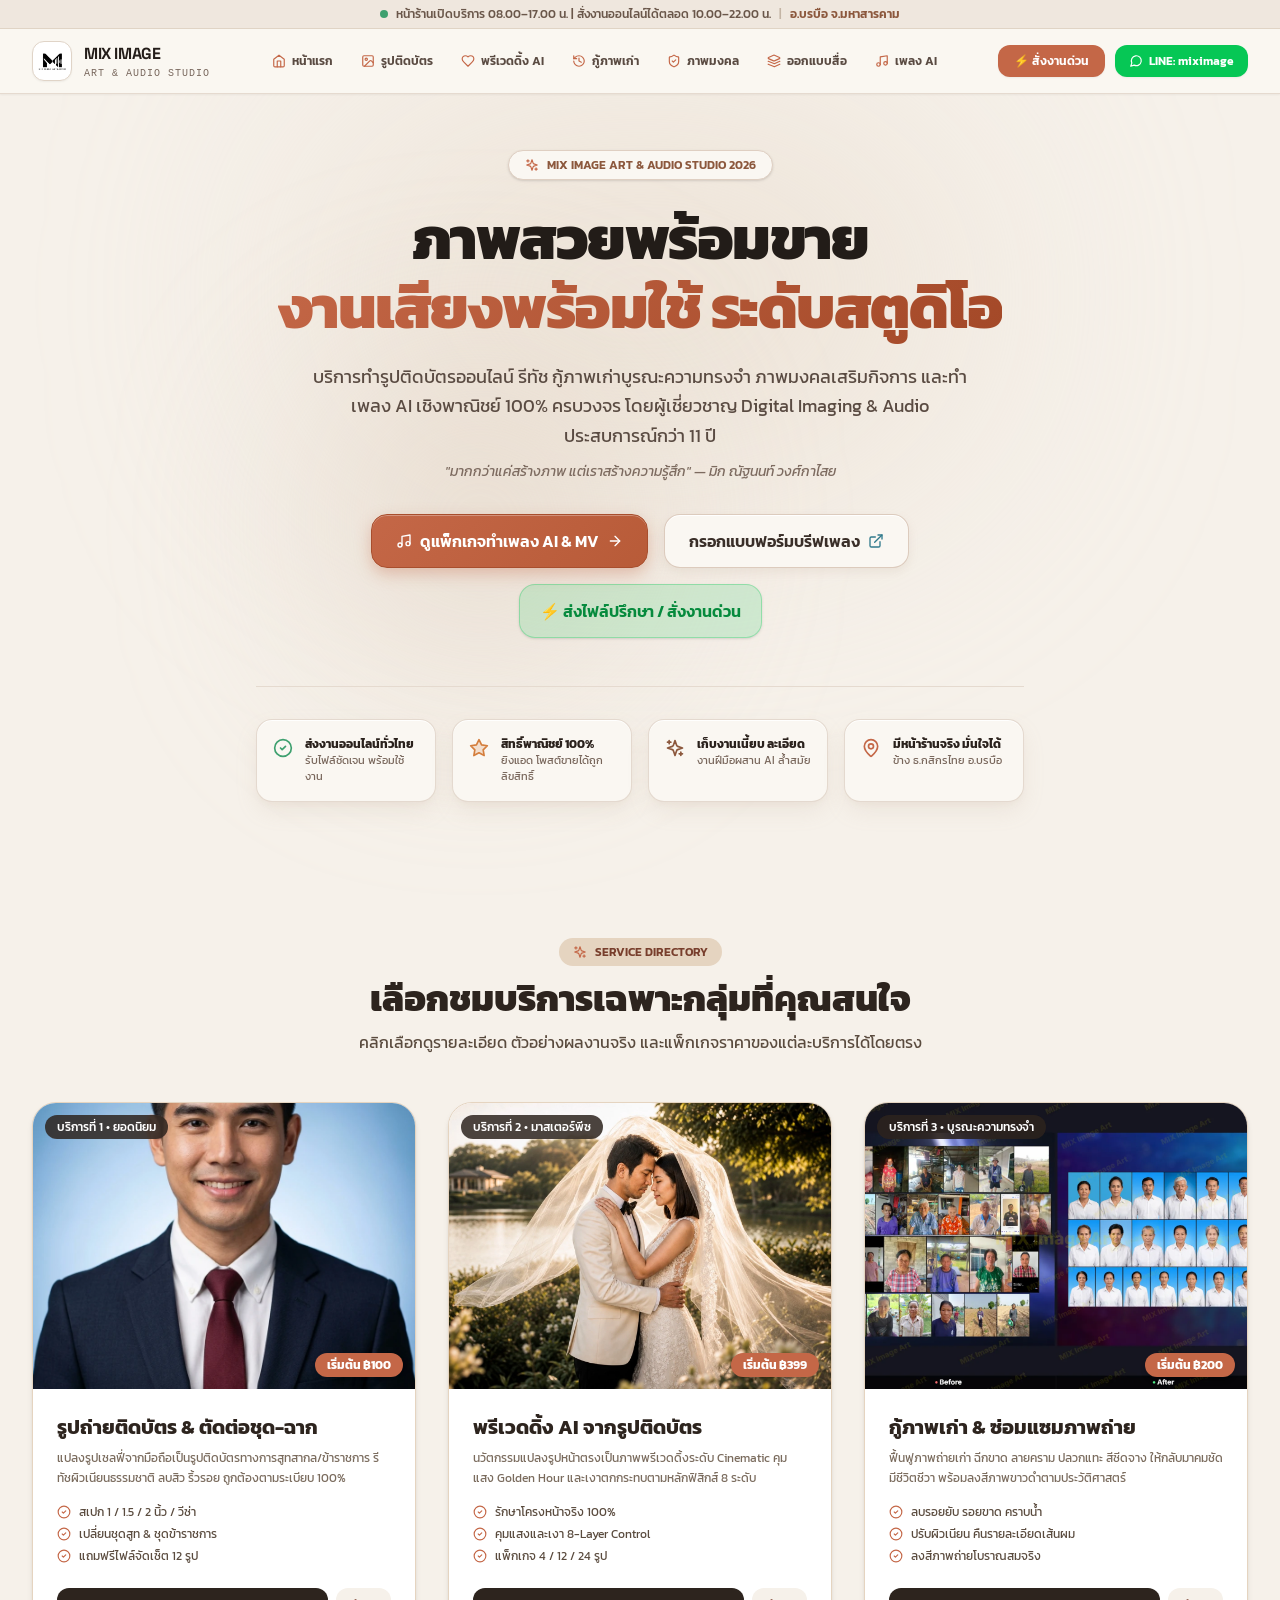
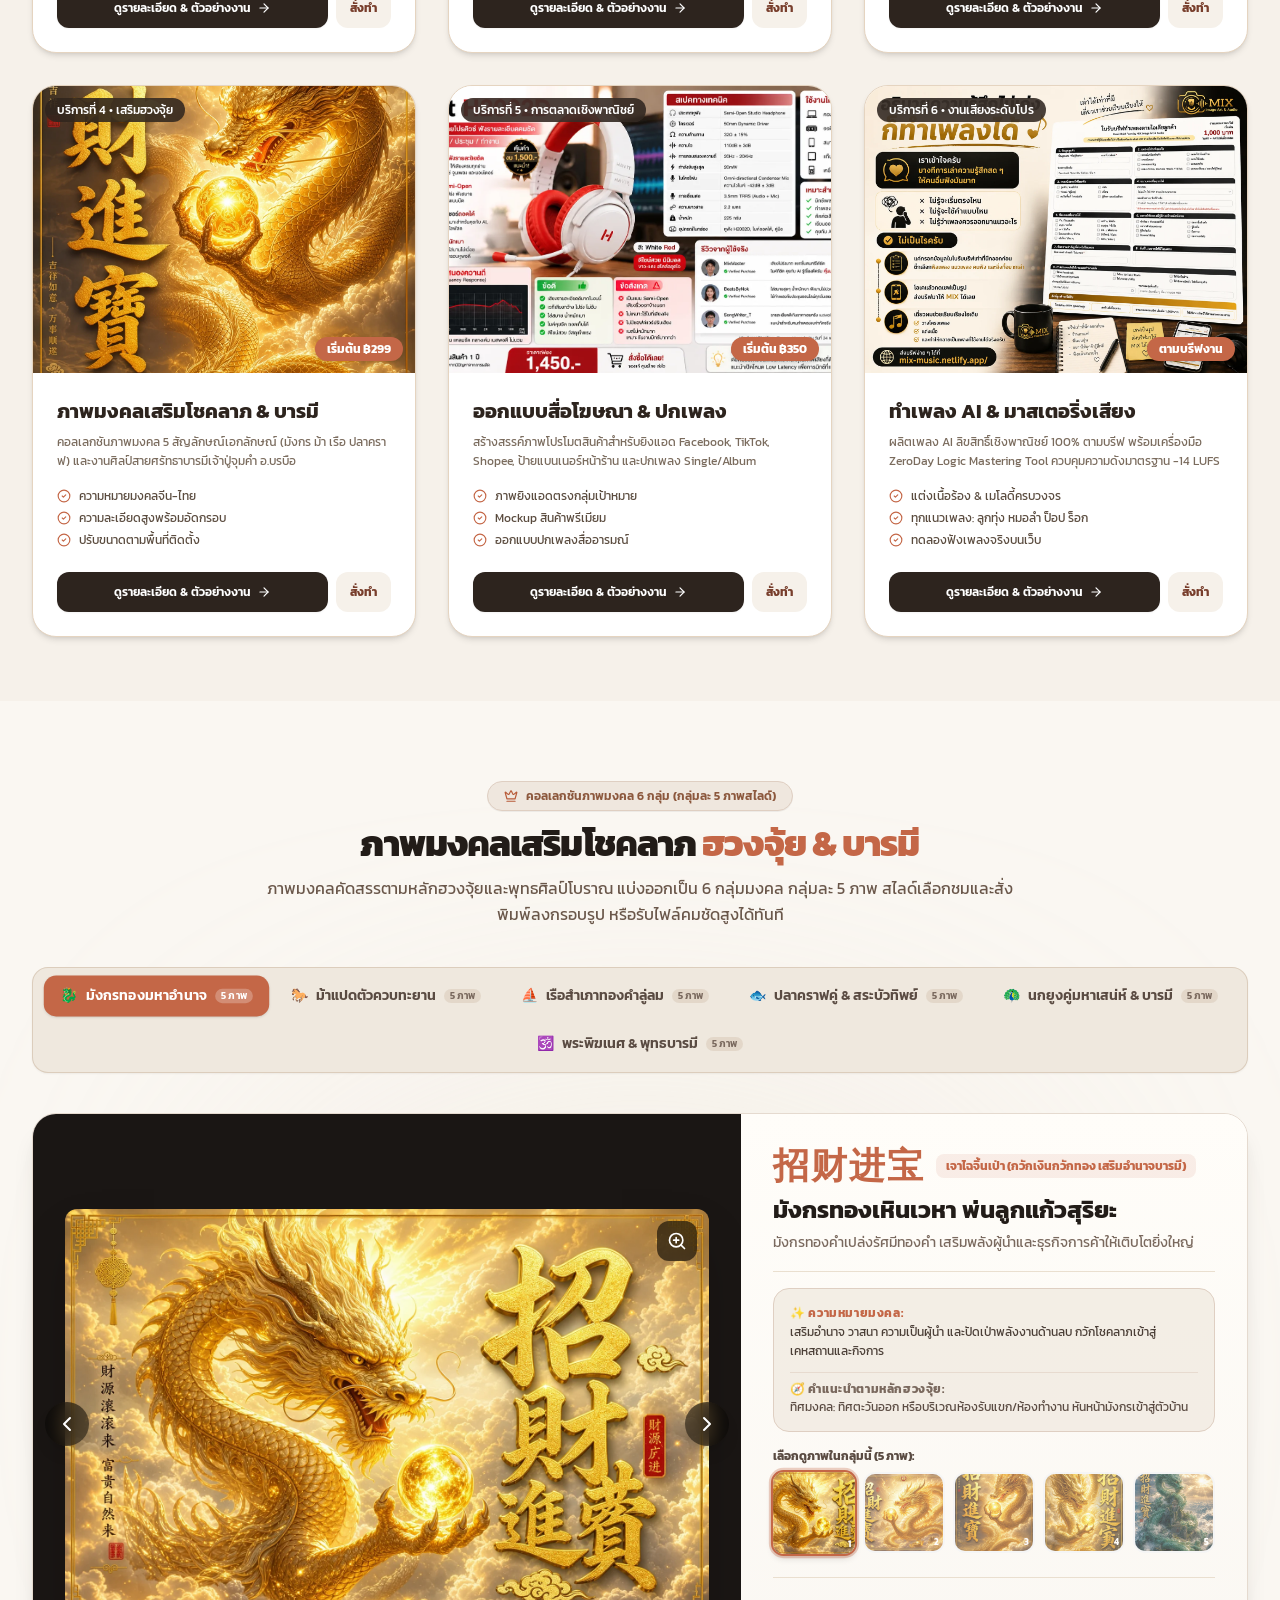
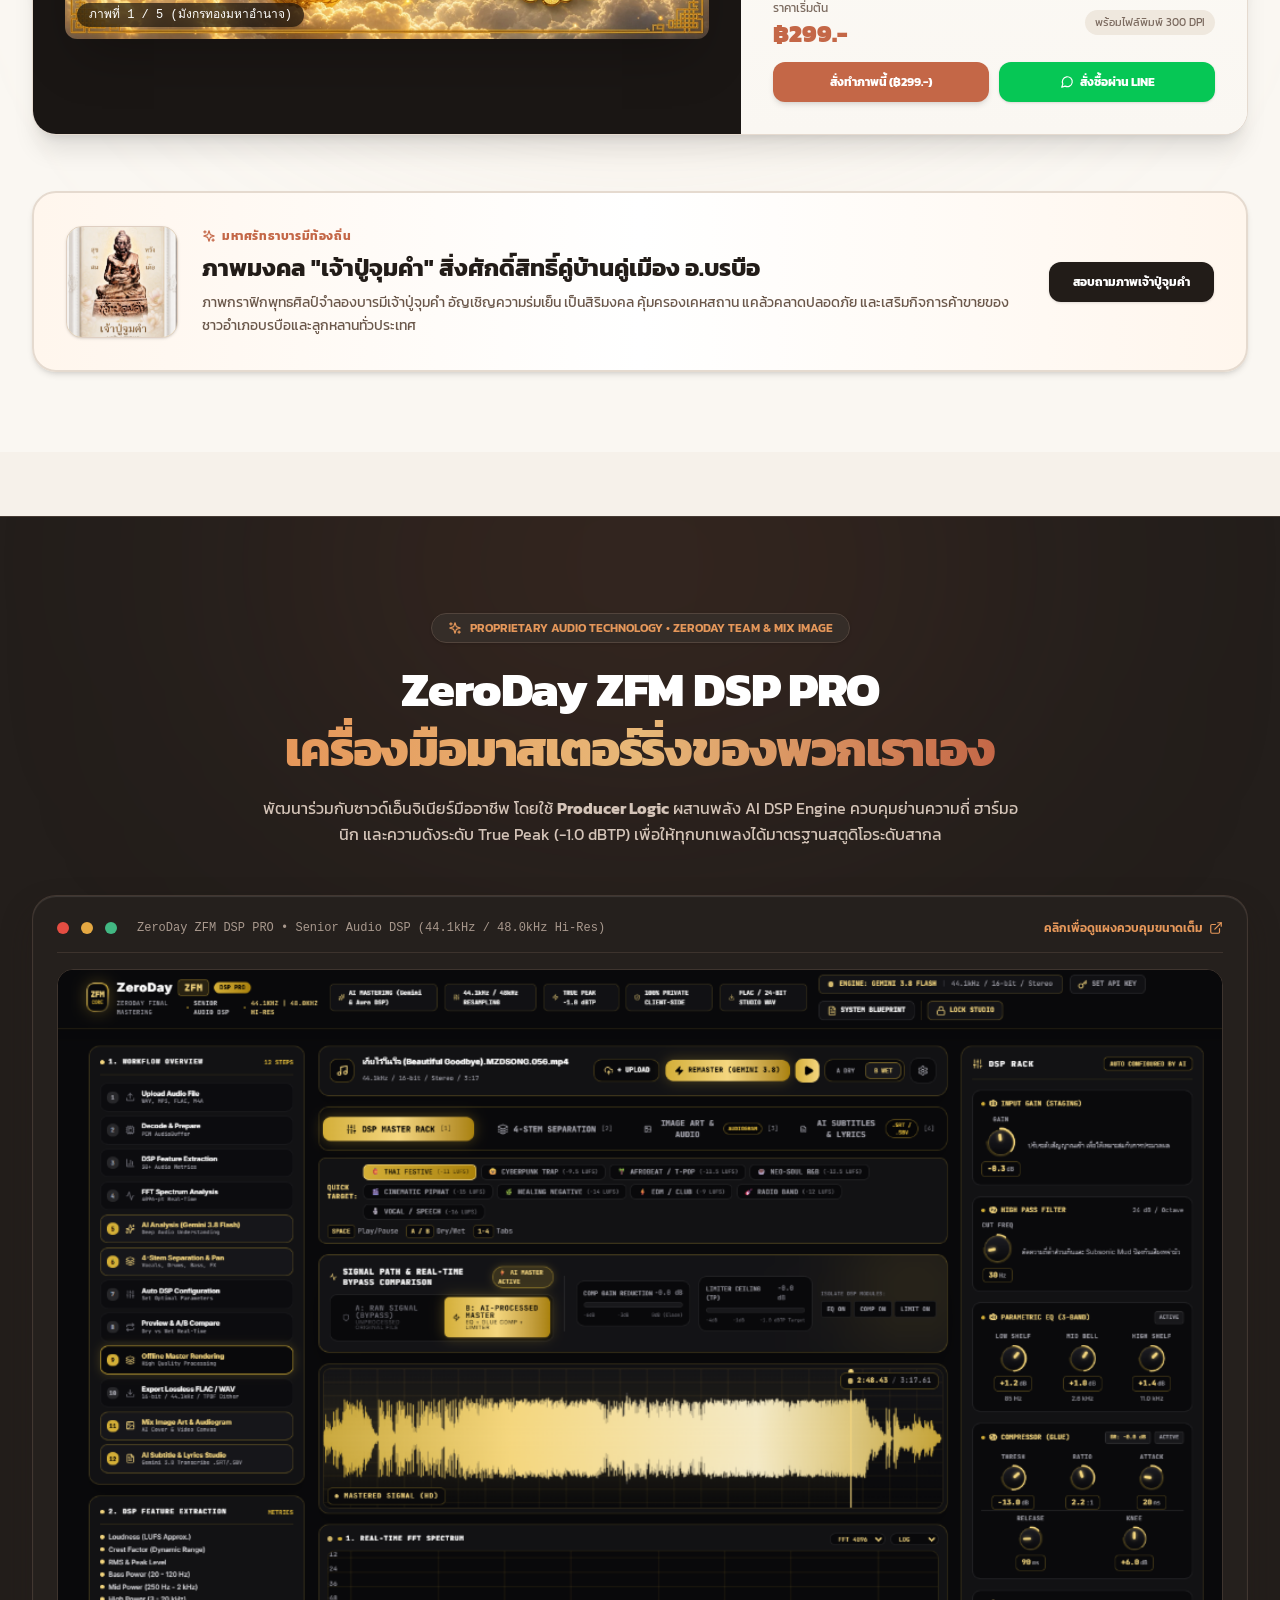
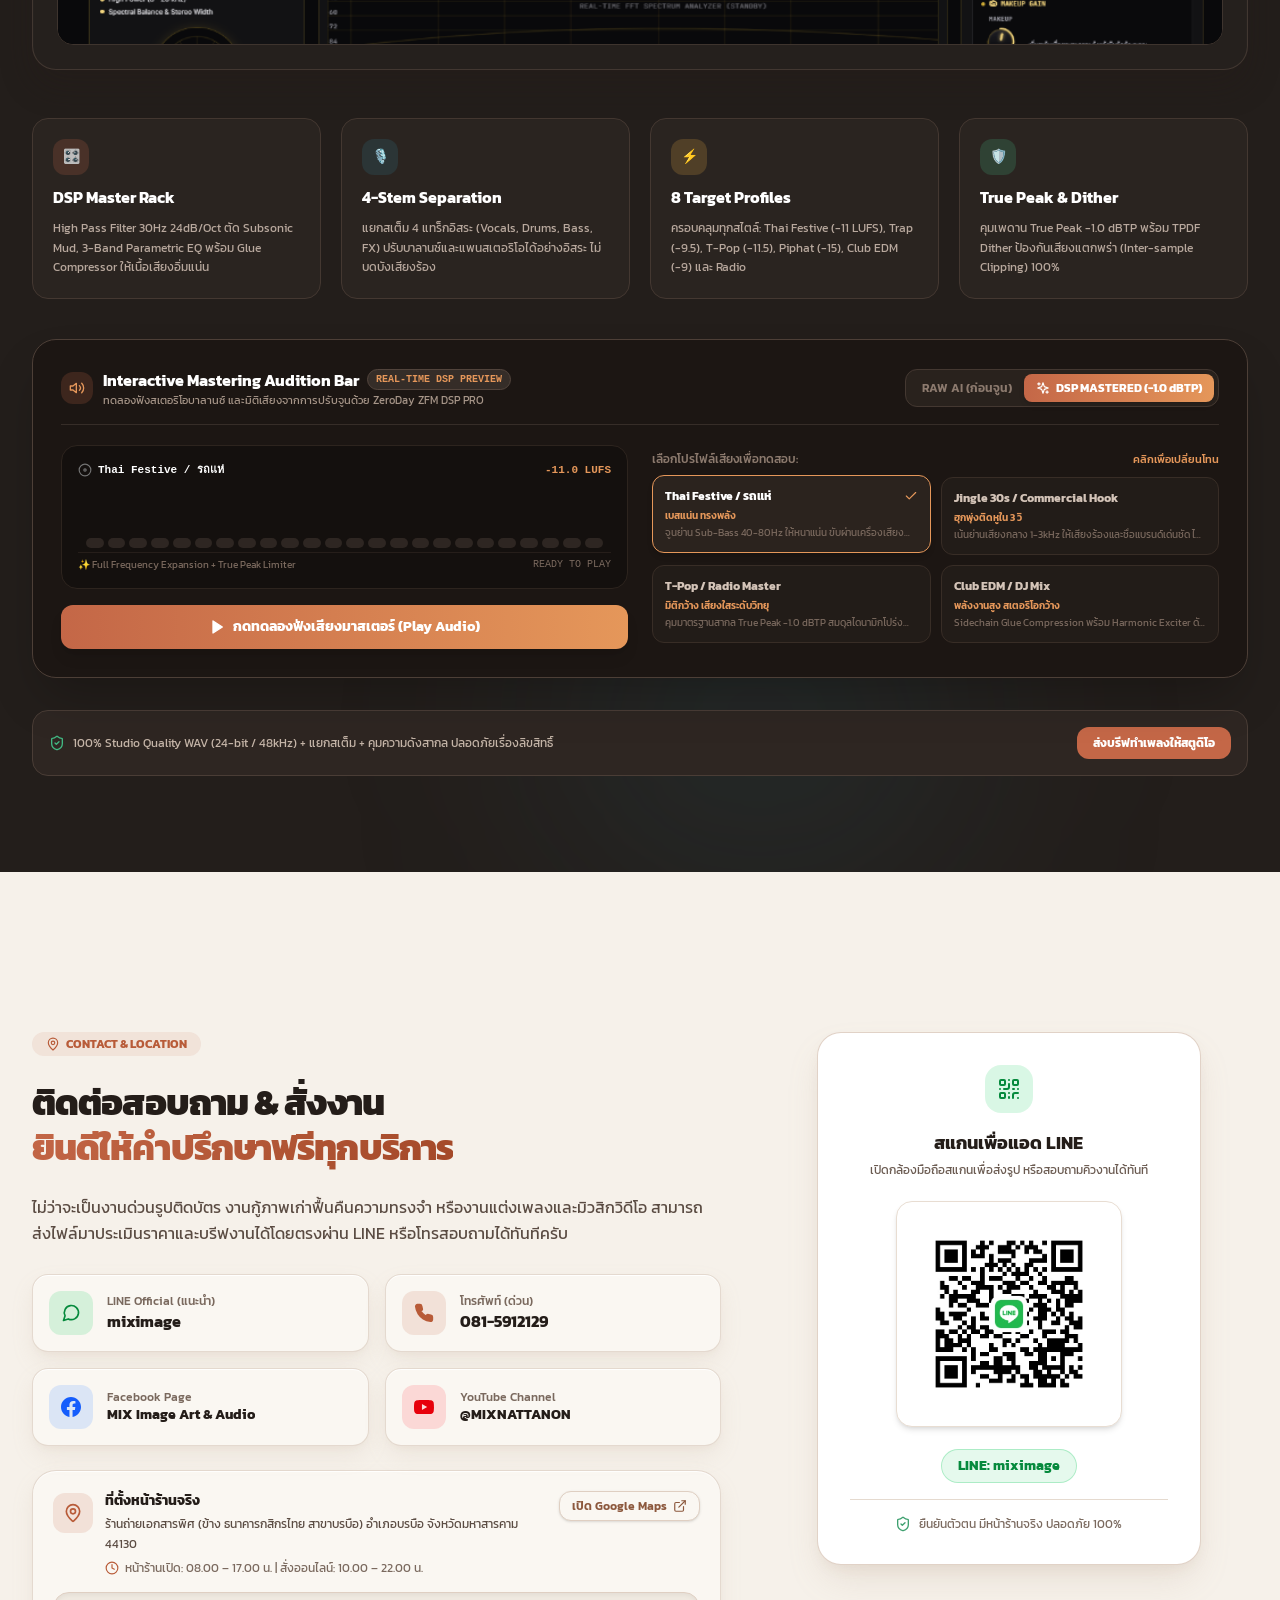
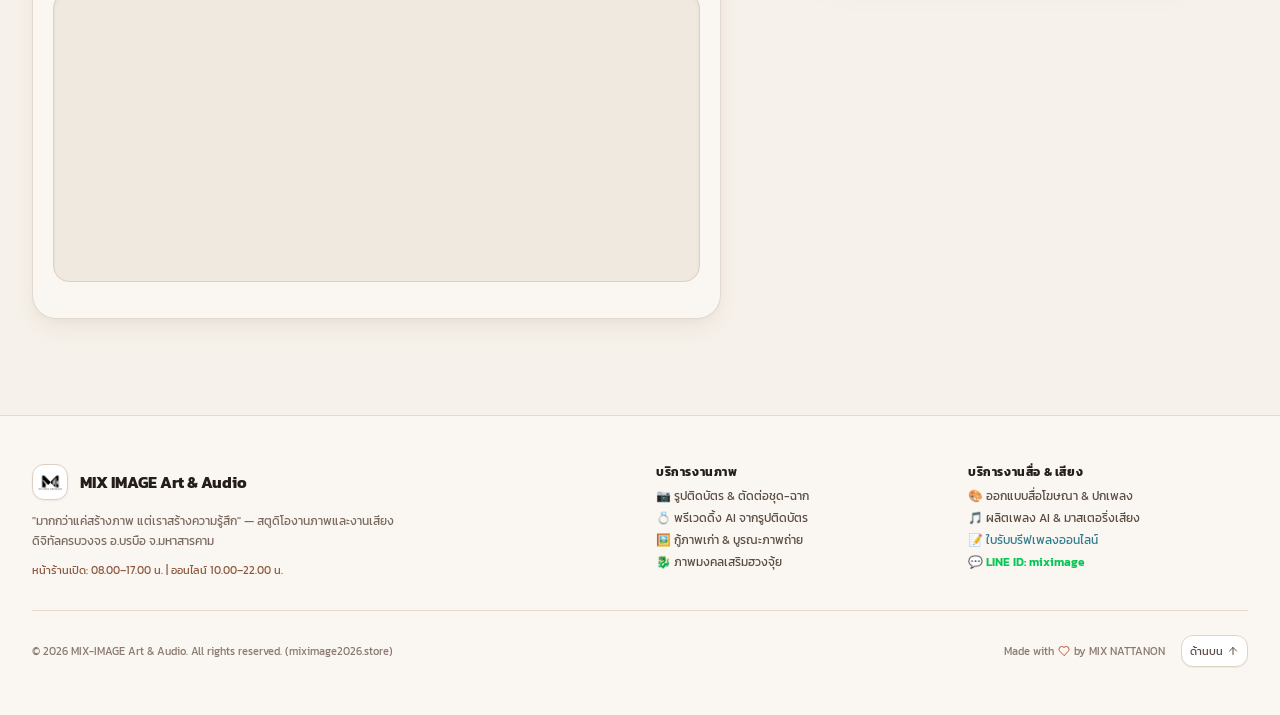
==== index.html @ 574c8a94 "Deploy full MIX IMAGE Art & Audio Studio website (6 services + ZeroDay DSP)" ====
<!doctype html>
<html lang="th" class="scroll-smooth">
  <head>
    <meta charset="UTF-8" />
    <meta name="viewport" content="width=device-width, initial-scale=1.0" />
    <link rel="icon" type="image/png" href="/favicon.png" />
    <link rel="canonical" href="https://miximage2026.store/" />
    
    <!-- Google tag (gtag.js) -->
    <script async src="https://www.googletagmanager.com/gtag/js?id=G-PFB9WFQ5WP"></script>
    <script>
      window.dataLayer = window.dataLayer || [];
      function gtag(){dataLayer.push(arguments);}
      gtag('js', new Date());

      gtag('config', 'G-PFB9WFQ5WP');
    </script>
    
    <title>MIX-IMAGE Art & Audio | รูปติดบัตร รีทัช กู้ภาพเก่า ทำเพลง AI</title>
    <meta
      name="description"
      content="MIX-IMAGE Art & Audio รับทำรูปติดบัตรออนไลน์ รีทัช กู้ภาพเก่า เปลี่ยนฉาก เปลี่ยนชุด ภาพมงคล ปกเพลง และทำเพลง AI เชิงพาณิชย์ 100% โดย มิก ณัฐนนท์ อ.บรบือ จ.มหาสารคาม"
    />
    <meta
      name="keywords"
      content="รูปติดบัตรออนไลน์, รีทัชภาพ, กู้ภาพเก่า, เปลี่ยนฉาก, เปลี่ยนชุด, ภาพมงคล, ปกเพลง, ทำเพลง AI, MIX-IMAGE Art & Audio, มิก ณัฐนนท์"
    />
    <meta name="author" content="ณัฐนนท์ วงศ์กาไสย (MIX NATTANON)" />

    <!-- Open Graph / Facebook -->
    <meta property="og:type" content="website" />
    <meta property="og:url" content="https://miximage2026.store/" />
    <meta property="og:title" content="MIX-IMAGE Art & Audio — ภาพสวยพร้อมขาย งานเสียงพร้อมใช้" />
    <meta
      property="og:description"
      content="รับทำรูปติดบัตรออนไลน์ รีทัช กู้ภาพเก่า ภาพมงคล ปกเพลง และเพลง AI พร้อมส่งไฟล์ออนไลน์ งานคุณภาพระดับมาสเตอร์"
    />
    <meta property="og:image" content="https://miximage2026.store/assets/mix-og-preview.jpg" />
    <meta property="og:image:secure_url" content="https://miximage2026.store/assets/mix-og-preview.jpg" />
    <meta property="og:image:type" content="image/jpeg" />
    <meta property="og:image:width" content="1200" />
    <meta property="og:image:height" content="630" />
    <meta property="og:image:alt" content="MIX-IMAGE Art & Audio สร้างภาพ แต่งรูป ทำเพลง AI" />

    <!-- Twitter -->
    <meta name="twitter:card" content="summary_large_image" />
    <meta name="twitter:title" content="MIX-IMAGE Art & Audio | รูปติดบัตร รีทัช กู้ภาพเก่า ทำเพลง AI" />
    <meta
      name="twitter:description"
      content="งานภาพพร้อมใช้ เริ่ม 100 บาท พร้อมบริการเพลง AI เชิงพาณิชย์ 100% ตามบรีฟ"
    />
    <meta name="twitter:image" content="https://miximage2026.store/assets/mix-og-preview.jpg" />

    <!-- Fonts -->
    <link rel="preconnect" href="https://fonts.googleapis.com" />
    <link rel="preconnect" href="https://fonts.gstatic.com" crossorigin />
    <link
      href="https://fonts.googleapis.com/css2?family=Kanit:ital,wght@0,300;0,400;0,500;0,600;0,700;1,300;1,400&family=Space+Grotesk:wght@400;500;600;700&display=swap"
      rel="stylesheet"
    />

    <!-- Google tag (gtag.js) -->
    <script async src="https://www.googletagmanager.com/gtag/js?id=G-7B8QKTYGMJ"></script>
    <script>
      window.dataLayer = window.dataLayer || [];
      function gtag(){dataLayer.push(arguments);}
      gtag('js', new Date());
      gtag('config', 'G-7B8QKTYGMJ');
    </script>

    <!-- Schema.org Local Business & Studio Structured Data -->
    <script type="application/ld+json">
    {
      "@context": "https://schema.org",
      "@type": "LocalBusiness",
      "name": "MIX IMAGE Art & Audio Studio",
      "alternateName": "ร้านถ่ายเอกสารพิศ บรบือ",
      "image": "https://miximage2026.store/assets/mix-og-preview.jpg",
      "logo": "https://miximage2026.store/assets/logo-m-solid.png",
      "@id": "https://miximage2026.store/#studio",
      "url": "https://miximage2026.store",
      "telephone": "+66815912129",
      "priceRange": "฿100 - ฿4900",
      "address": {
        "@type": "PostalAddress",
        "streetAddress": "ข้าง ธนาคารกสิกรไทย สาขาบรบือ",
        "addressLocality": "อำเภอบรบือ",
        "addressRegion": "มหาสารคาม",
        "postalCode": "44130",
        "addressCountry": "TH"
      },
      "geo": {
        "@type": "GeoCoordinates",
        "latitude": 16.041440440179915,
        "longitude": 103.11919167575981
      },
      "openingHoursSpecification": [
        {
          "@type": "OpeningHoursSpecification",
          "dayOfWeek": ["Monday", "Tuesday", "Wednesday", "Thursday", "Friday", "Saturday", "Sunday"],
          "opens": "08:00",
          "closes": "17:00"
        }
      ],
      "sameAs": [
        "https://www.facebook.com/miximage2026/",
        "https://www.youtube.com/@MIXNATTANON",
        "https://line.me/ti/p/~miximage"
      ]
    }
    </script>
    <script type="module" crossorigin src="/assets/index-gn5u98po.js"></script>
    <link rel="stylesheet" crossorigin href="/assets/index-v4YhVrhO.css">
  </head>
  <body class="bg-neutral-950 text-neutral-100 font-['Kanit',sans-serif] antialiased selection:bg-amber-500 selection:text-black min-h-screen">
    <div id="root"></div>
  </body>
</html>
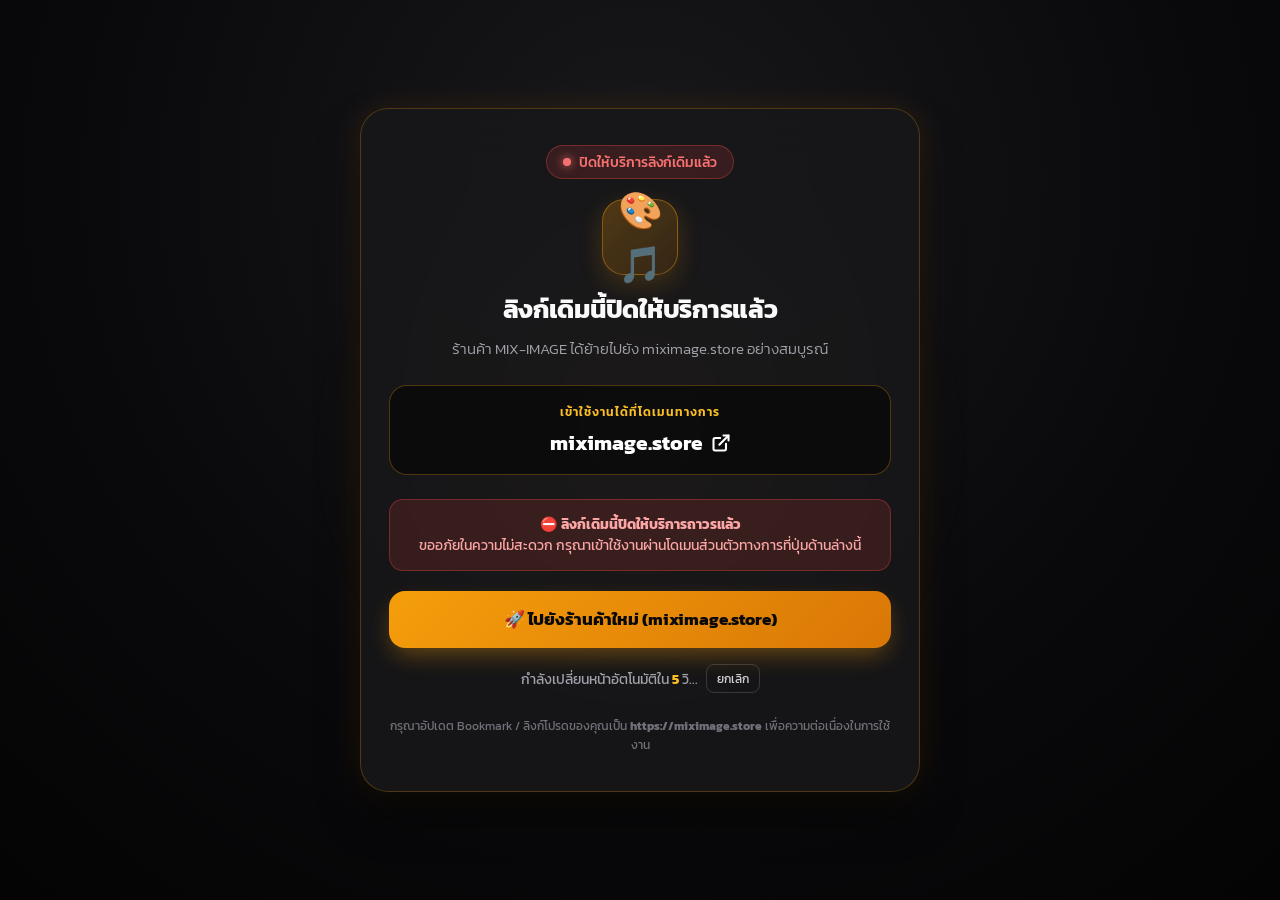
==== commit 24074bcf: "feat: notice domain migration to miximage.store with 7-day countdown" ====
--- a/index.html
+++ b/index.html
@@ -1,118 +1,446 @@
-<!doctype html>
-<html lang="th" class="scroll-smooth">
-  <head>
-    <meta charset="UTF-8" />
-    <meta name="viewport" content="width=device-width, initial-scale=1.0" />
-    <link rel="icon" type="image/png" href="/favicon.png" />
-    <link rel="canonical" href="https://miximage2026.store/" />
-    
-    <!-- Google tag (gtag.js) -->
-    <script async src="https://www.googletagmanager.com/gtag/js?id=G-PFB9WFQ5WP"></script>
-    <script>
-      window.dataLayer = window.dataLayer || [];
-      function gtag(){dataLayer.push(arguments);}
-      gtag('js', new Date());
-
-      gtag('config', 'G-PFB9WFQ5WP');
-    </script>
-    
-    <title>MIX-IMAGE Art & Audio | รูปติดบัตร รีทัช กู้ภาพเก่า ทำเพลง AI</title>
-    <meta
-      name="description"
-      content="MIX-IMAGE Art & Audio รับทำรูปติดบัตรออนไลน์ รีทัช กู้ภาพเก่า เปลี่ยนฉาก เปลี่ยนชุด ภาพมงคล ปกเพลง และทำเพลง AI เชิงพาณิชย์ 100% โดย มิก ณัฐนนท์ อ.บรบือ จ.มหาสารคาม"
-    />
-    <meta
-      name="keywords"
-      content="รูปติดบัตรออนไลน์, รีทัชภาพ, กู้ภาพเก่า, เปลี่ยนฉาก, เปลี่ยนชุด, ภาพมงคล, ปกเพลง, ทำเพลง AI, MIX-IMAGE Art & Audio, มิก ณัฐนนท์"
-    />
-    <meta name="author" content="ณัฐนนท์ วงศ์กาไสย (MIX NATTANON)" />
-
-    <!-- Open Graph / Facebook -->
-    <meta property="og:type" content="website" />
-    <meta property="og:url" content="https://miximage2026.store/" />
-    <meta property="og:title" content="MIX-IMAGE Art & Audio — ภาพสวยพร้อมขาย งานเสียงพร้อมใช้" />
-    <meta
-      property="og:description"
-      content="รับทำรูปติดบัตรออนไลน์ รีทัช กู้ภาพเก่า ภาพมงคล ปกเพลง และเพลง AI พร้อมส่งไฟล์ออนไลน์ งานคุณภาพระดับมาสเตอร์"
-    />
-    <meta property="og:image" content="https://miximage2026.store/assets/mix-og-preview.jpg" />
-    <meta property="og:image:secure_url" content="https://miximage2026.store/assets/mix-og-preview.jpg" />
-    <meta property="og:image:type" content="image/jpeg" />
-    <meta property="og:image:width" content="1200" />
-    <meta property="og:image:height" content="630" />
-    <meta property="og:image:alt" content="MIX-IMAGE Art & Audio สร้างภาพ แต่งรูป ทำเพลง AI" />
-
-    <!-- Twitter -->
-    <meta name="twitter:card" content="summary_large_image" />
-    <meta name="twitter:title" content="MIX-IMAGE Art & Audio | รูปติดบัตร รีทัช กู้ภาพเก่า ทำเพลง AI" />
-    <meta
-      name="twitter:description"
-      content="งานภาพพร้อมใช้ เริ่ม 100 บาท พร้อมบริการเพลง AI เชิงพาณิชย์ 100% ตามบรีฟ"
-    />
-    <meta name="twitter:image" content="https://miximage2026.store/assets/mix-og-preview.jpg" />
-
-    <!-- Fonts -->
-    <link rel="preconnect" href="https://fonts.googleapis.com" />
-    <link rel="preconnect" href="https://fonts.gstatic.com" crossorigin />
-    <link
-      href="https://fonts.googleapis.com/css2?family=Kanit:ital,wght@0,300;0,400;0,500;0,600;0,700;1,300;1,400&family=Space+Grotesk:wght@400;500;600;700&display=swap"
-      rel="stylesheet"
-    />
-
-    <!-- Google tag (gtag.js) -->
-    <script async src="https://www.googletagmanager.com/gtag/js?id=G-7B8QKTYGMJ"></script>
-    <script>
-      window.dataLayer = window.dataLayer || [];
-      function gtag(){dataLayer.push(arguments);}
-      gtag('js', new Date());
-      gtag('config', 'G-7B8QKTYGMJ');
-    </script>
-
-    <!-- Schema.org Local Business & Studio Structured Data -->
-    <script type="application/ld+json">
-    {
-      "@context": "https://schema.org",
-      "@type": "LocalBusiness",
-      "name": "MIX IMAGE Art & Audio Studio",
-      "alternateName": "ร้านถ่ายเอกสารพิศ บรบือ",
-      "image": "https://miximage2026.store/assets/mix-og-preview.jpg",
-      "logo": "https://miximage2026.store/assets/logo-m-solid.png",
-      "@id": "https://miximage2026.store/#studio",
-      "url": "https://miximage2026.store",
-      "telephone": "+66815912129",
-      "priceRange": "฿100 - ฿4900",
-      "address": {
-        "@type": "PostalAddress",
-        "streetAddress": "ข้าง ธนาคารกสิกรไทย สาขาบรบือ",
-        "addressLocality": "อำเภอบรบือ",
-        "addressRegion": "มหาสารคาม",
-        "postalCode": "44130",
-        "addressCountry": "TH"
-      },
-      "geo": {
-        "@type": "GeoCoordinates",
-        "latitude": 16.041440440179915,
-        "longitude": 103.11919167575981
-      },
-      "openingHoursSpecification": [
-        {
-          "@type": "OpeningHoursSpecification",
-          "dayOfWeek": ["Monday", "Tuesday", "Wednesday", "Thursday", "Friday", "Saturday", "Sunday"],
-          "opens": "08:00",
-          "closes": "17:00"
+<!DOCTYPE html>
+<html lang="th">
+<head>
+  <meta charset="UTF-8">
+  <meta name="viewport" content="width=device-width, initial-scale=1.0, maximum-scale=5.0">
+  <title>แจ้งย้ายเว็บไซต์ — MIX-IMAGE Art & Audio ย้ายไปโดเมนส่วนตัว miximage.store</title>
+  <meta name="description" content="ร้านค้า MIX-IMAGE Art & Audio ได้ย้ายการให้บริการไปยังโดเมนทางการ miximage.store เรียบร้อยแล้ว ลิงก์เดิมจะปิดให้บริการถาวรใน 7 วัน">
+  <link rel="icon" type="image/png" href="/favicon.png">
+  <link rel="preconnect" href="https://fonts.googleapis.com">
+  <link rel="preconnect" href="https://fonts.gstatic.com" crossorigin>
+  <link href="https://fonts.googleapis.com/css2?family=Kanit:wght@300;400;500;600;700&family=Prompt:wght@300;400;500;600;700&display=swap" rel="stylesheet">
+  <style>
+    * {
+      box-sizing: border-box;
+      margin: 0;
+      padding: 0;
+      font-family: 'Kanit', 'Prompt', -apple-system, BlinkMacSystemFont, sans-serif;
+    }
+    body {
+      min-height: 100vh;
+      background: radial-gradient(circle at 50% 20%, #18181b 0%, #09090b 60%, #040405 100%);
+      color: #f4f4f5;
+      display: flex;
+      align-items: center;
+      justify-content: center;
+      padding: 20px;
+      overflow-x: hidden;
+      position: relative;
+    }
+    /* Animated golden atmospheric glow */
+    .bg-glow {
+      position: absolute;
+      width: 500px;
+      height: 500px;
+      background: radial-gradient(circle, rgba(245, 158, 11, 0.16) 0%, rgba(217, 119, 6, 0.08) 50%, transparent 70%);
+      top: 50%;
+      left: 50%;
+      transform: translate(-50%, -50%);
+      filter: blur(60px);
+      z-index: 0;
+      pointer-events: none;
+      animation: pulse 8s ease-in-out infinite alternate;
+    }
+    @keyframes pulse {
+      0% { transform: translate(-50%, -50%) scale(0.9); opacity: 0.6; }
+      100% { transform: translate(-50%, -50%) scale(1.15); opacity: 1; }
+    }
+
+    .container {
+      position: relative;
+      z-index: 1;
+      width: 100%;
+      max-width: 560px;
+      background: rgba(24, 24, 27, 0.85);
+      backdrop-filter: blur(24px);
+      -webkit-backdrop-filter: blur(24px);
+      border: 1px solid rgba(245, 158, 11, 0.25);
+      border-radius: 28px;
+      padding: 36px 28px;
+      text-align: center;
+      box-shadow: 0 25px 50px -12px rgba(0, 0, 0, 0.7), 0 0 35px rgba(245, 158, 11, 0.12);
+      animation: fadeIn 0.6s cubic-bezier(0.16, 1, 0.3, 1);
+    }
+    @keyframes fadeIn {
+      from { opacity: 0; transform: translateY(20px) scale(0.97); }
+      to { opacity: 1; transform: translateY(0) scale(1); }
+    }
+
+    .badge {
+      display: inline-flex;
+      align-items: center;
+      gap: 8px;
+      padding: 6px 16px;
+      border-radius: 9999px;
+      background: rgba(245, 158, 11, 0.15);
+      border: 1px solid rgba(245, 158, 11, 0.35);
+      color: #fbbf24;
+      font-size: 0.85rem;
+      font-weight: 500;
+      margin-bottom: 20px;
+    }
+    .badge.expired {
+      background: rgba(239, 68, 68, 0.15);
+      border-color: rgba(239, 68, 68, 0.35);
+      color: #f87171;
+    }
+    .badge .dot {
+      width: 8px;
+      height: 8px;
+      border-radius: 50%;
+      background: #fbbf24;
+      box-shadow: 0 0 10px #fbbf24;
+      animation: blink 1.5s infinite;
+    }
+    .badge.expired .dot {
+      background: #f87171;
+      box-shadow: 0 0 10px #f87171;
+      animation: none;
+    }
+    @keyframes blink {
+      0%, 100% { opacity: 1; }
+      50% { opacity: 0.3; }
+    }
+
+    .icon-wrapper {
+      width: 76px;
+      height: 76px;
+      margin: 0 auto 16px;
+      background: linear-gradient(135deg, rgba(245, 158, 11, 0.25), rgba(217, 119, 6, 0.15));
+      border: 1px solid rgba(245, 158, 11, 0.4);
+      border-radius: 22px;
+      display: flex;
+      align-items: center;
+      justify-content: center;
+      font-size: 36px;
+      box-shadow: 0 8px 24px rgba(245, 158, 11, 0.2);
+    }
+
+    h1 {
+      font-size: 1.65rem;
+      font-weight: 700;
+      color: #fafafa;
+      line-height: 1.35;
+      margin-bottom: 10px;
+      letter-spacing: -0.01em;
+    }
+    .subtitle {
+      font-size: 0.95rem;
+      color: #a1a1aa;
+      line-height: 1.6;
+      margin-bottom: 24px;
+      font-weight: 300;
+    }
+
+    /* Target Domain Card */
+    .domain-card {
+      background: rgba(9, 9, 11, 0.8);
+      border: 1px solid rgba(245, 158, 11, 0.3);
+      border-radius: 18px;
+      padding: 16px 20px;
+      margin-bottom: 24px;
+      display: flex;
+      flex-direction: column;
+      gap: 6px;
+      transition: transform 0.2s, border-color 0.2s;
+    }
+    .domain-card:hover {
+      transform: translateY(-2px);
+      border-color: rgba(245, 158, 11, 0.6);
+    }
+    .domain-label {
+      font-size: 0.78rem;
+      text-transform: uppercase;
+      letter-spacing: 0.08em;
+      color: #fbbf24;
+      font-weight: 600;
+    }
+    .domain-link {
+      display: flex;
+      align-items: center;
+      justify-content: center;
+      gap: 8px;
+      font-size: 1.3rem;
+      font-weight: 700;
+      color: #ffffff;
+      text-decoration: none;
+      word-break: break-all;
+    }
+    .domain-link:hover {
+      color: #fbbf24;
+    }
+
+    /* Countdown Section */
+    .countdown-section {
+      background: rgba(39, 39, 42, 0.6);
+      border: 1px solid rgba(255, 255, 255, 0.08);
+      border-radius: 18px;
+      padding: 18px;
+      margin-bottom: 24px;
+    }
+    .countdown-title {
+      font-size: 0.85rem;
+      color: #a1a1aa;
+      margin-bottom: 14px;
+      display: flex;
+      align-items: center;
+      justify-content: center;
+      gap: 6px;
+    }
+    .countdown-grid {
+      display: grid;
+      grid-template-columns: repeat(4, 1fr);
+      gap: 8px;
+    }
+    .time-box {
+      background: rgba(9, 9, 11, 0.7);
+      border: 1px solid rgba(245, 158, 11, 0.2);
+      border-radius: 12px;
+      padding: 10px 4px;
+      display: flex;
+      flex-direction: column;
+      align-items: center;
+    }
+    .time-val {
+      font-size: 1.6rem;
+      font-weight: 700;
+      color: #fbbf24;
+      font-variant-numeric: tabular-nums;
+      line-height: 1.1;
+    }
+    .time-lbl {
+      font-size: 0.7rem;
+      color: #71717a;
+      margin-top: 4px;
+      text-transform: uppercase;
+    }
+
+    .btn-primary {
+      display: flex;
+      align-items: center;
+      justify-content: center;
+      gap: 10px;
+      width: 100%;
+      background: linear-gradient(135deg, #f59e0b 0%, #d97706 100%);
+      color: #09090b;
+      font-size: 1.05rem;
+      font-weight: 700;
+      padding: 16px 24px;
+      border-radius: 16px;
+      text-decoration: none;
+      box-shadow: 0 10px 25px -5px rgba(245, 158, 11, 0.4);
+      transition: all 0.25s ease;
+      cursor: pointer;
+      border: none;
+    }
+    .btn-primary:hover {
+      transform: translateY(-2px);
+      box-shadow: 0 15px 30px -5px rgba(245, 158, 11, 0.5);
+      background: linear-gradient(135deg, #fbbf24 0%, #f59e0b 100%);
+    }
+
+    .expired-notice {
+      display: none;
+      background: rgba(239, 68, 68, 0.15);
+      border: 1px solid rgba(239, 68, 68, 0.35);
+      color: #fca5a5;
+      padding: 14px;
+      border-radius: 14px;
+      font-size: 0.88rem;
+      line-height: 1.5;
+      margin-bottom: 20px;
+    }
+
+    .redirect-status {
+      margin-top: 16px;
+      font-size: 0.85rem;
+      color: #a1a1aa;
+      display: flex;
+      align-items: center;
+      justify-content: center;
+      gap: 8px;
+    }
+    .btn-cancel {
+      background: transparent;
+      border: 1px solid rgba(255, 255, 255, 0.15);
+      color: #d4d4d8;
+      padding: 4px 10px;
+      border-radius: 8px;
+      font-size: 0.78rem;
+      cursor: pointer;
+      transition: all 0.2s;
+    }
+    .btn-cancel:hover {
+      background: rgba(255, 255, 255, 0.1);
+      color: #fff;
+    }
+
+    .footer-note {
+      margin-top: 24px;
+      font-size: 0.78rem;
+      color: #71717a;
+      line-height: 1.5;
+    }
+  </style>
+</head>
+<body>
+  <div class="bg-glow"></div>
+
+  <div class="container">
+    <div id="badgeStatus" class="badge">
+      <span class="dot"></span>
+      <span id="badgeText">แจ้งย้ายระบบ & ตั้งเวลานับถอยหลัง</span>
+    </div>
+
+    <div class="icon-wrapper">
+      🎨🎵
+    </div>
+
+    <h1 id="mainTitle">ร้านค้า MIX-IMAGE ย้ายบ้านใหม่แล้ว</h1>
+    <p class="subtitle" id="mainSubtitle">
+      ระบบร้านค้า รูปติดบัตร รีทัช กู้ภาพเก่า และบริการทำเพลง AI ได้ย้ายการให้บริการไปยังโดเมนส่วนตัวหลักอย่างเป็นทางการแล้ว
+    </p>
+
+    <div class="domain-card">
+      <div class="domain-label">เข้าใช้งานได้ที่โดเมนทางการ</div>
+      <a href="https://miximage.store" class="domain-link" id="linkNewDomain">
+        <span>miximage.store</span>
+        <svg width="20" height="20" viewBox="0 0 24 24" fill="none" stroke="currentColor" stroke-width="2.5" stroke-linecap="round" stroke-linejoin="round">
+          <path d="M18 13v6a2 2 0 0 1-2 2H5a2 2 0 0 1-2-2V8a2 2 0 0 1 2-2h6"></path>
+          <polyline points="15 3 21 3 21 9"></polyline>
+          <line x1="10" y1="14" x2="21" y2="3"></line>
+        </svg>
+      </a>
+    </div>
+
+    <!-- Countdown Box -->
+    <div id="countdownBox" class="countdown-section">
+      <div class="countdown-title">⏳ ลิงก์เดิมนี้จะปิดให้บริการถาวรในอีก:</div>
+      <div class="countdown-grid">
+        <div class="time-box">
+          <span class="time-val" id="days">07</span>
+          <span class="time-lbl">วัน</span>
+        </div>
+        <div class="time-box">
+          <span class="time-val" id="hours">00</span>
+          <span class="time-lbl">ชั่วโมง</span>
+        </div>
+        <div class="time-box">
+          <span class="time-val" id="minutes">00</span>
+          <span class="time-lbl">นาที</span>
+        </div>
+        <div class="time-box">
+          <span class="time-val" id="seconds">00</span>
+          <span class="time-lbl">วินาที</span>
+        </div>
+      </div>
+    </div>
+
+    <!-- Expired Message Box (Shown after 7 days) -->
+    <div id="expiredNotice" class="expired-notice">
+      <strong>⛔ ลิงก์เดิมนี้ปิดให้บริการถาวรแล้ว</strong><br>
+      ขออภัยในความไม่สะดวก กรุณาเข้าใช้งานผ่านโดเมนส่วนตัวทางการที่ปุ่มด้านล่างนี้
+    </div>
+
+    <a href="https://miximage.store" class="btn-primary" id="btnGo">
+      <span>🚀 ไปยังร้านค้าใหม่ (miximage.store)</span>
+    </a>
+
+    <div class="redirect-status" id="redirectContainer">
+      <span>กำลังเปลี่ยนหน้าอัตโนมัติใน <strong id="redirectCounter" style="color:#fbbf24;">6</strong> วิ...</span>
+      <button class="btn-cancel" id="btnCancelRedirect" onclick="cancelRedirect()">ยกเลิก</button>
+    </div>
+
+    <div class="footer-note">
+      กรุณาอัปเดต Bookmark / ลิงก์โปรดของคุณเป็น <strong>https://miximage.store</strong> เพื่อความต่อเนื่องในการใช้งาน
+    </div>
+  </div>
+
+  <script>
+    // 1. Clear old service workers & cache
+    if ('serviceWorker' in navigator) {
+      navigator.serviceWorker.getRegistrations().then(function(registrations) {
+        for (let registration of registrations) {
+          registration.unregister();
         }
-      ],
-      "sameAs": [
-        "https://www.facebook.com/miximage2026/",
-        "https://www.youtube.com/@MIXNATTANON",
-        "https://line.me/ti/p/~miximage"
-      ]
-    }
-    </script>
-    <script type="module" crossorigin src="/assets/index-gn5u98po.js"></script>
-    <link rel="stylesheet" crossorigin href="/assets/index-v4YhVrhO.css">
-  </head>
-  <body class="bg-neutral-950 text-neutral-100 font-['Kanit',sans-serif] antialiased selection:bg-amber-500 selection:text-black min-h-screen">
-    <div id="root"></div>
-  </body>
+      });
+    }
+    if ('caches' in window) {
+      caches.keys().then(function(names) {
+        for (let name of names) {
+          caches.delete(name);
+        }
+      });
+    }
+
+    // 2. Target 7 Days Expiry: Saturday 10 October 2026 23:59:59 GMT+7
+    const TARGET_EXPIRY = new Date('2026-10-10T23:59:59+07:00').getTime();
+    const TARGET_URL = 'https://miximage.store';
+
+    const daysEl = document.getElementById('days');
+    const hoursEl = document.getElementById('hours');
+    const minutesEl = document.getElementById('minutes');
+    const secondsEl = document.getElementById('seconds');
+    const countdownBox = document.getElementById('countdownBox');
+    const expiredNotice = document.getElementById('expiredNotice');
+    const badgeStatus = document.getElementById('badgeStatus');
+    const badgeText = document.getElementById('badgeText');
+    const mainTitle = document.getElementById('mainTitle');
+    const mainSubtitle = document.getElementById('mainSubtitle');
+
+    let isExpired = false;
+
+    function updateCountdown() {
+      const now = new Date().getTime();
+      const distance = TARGET_EXPIRY - now;
+
+      if (distance <= 0) {
+        isExpired = true;
+        countdownBox.style.display = 'none';
+        expiredNotice.style.display = 'block';
+        badgeStatus.className = 'badge expired';
+        badgeText.innerText = 'ปิดให้บริการลิงก์เดิมแล้ว';
+        mainTitle.innerText = 'ลิงก์เดิมนี้ปิดให้บริการแล้ว';
+        mainSubtitle.innerText = 'ร้านค้า MIX-IMAGE ได้ย้ายไปยัง miximage.store อย่างสมบูรณ์';
+        return;
+      }
+
+      const days = Math.floor(distance / (1000 * 60 * 60 * 24));
+      const hours = Math.floor((distance % (1000 * 60 * 60 * 24)) / (1000 * 60 * 60));
+      const minutes = Math.floor((distance % (1000 * 60 * 60)) / (1000 * 60));
+      const seconds = Math.floor((distance % (1000 * 60)) / 1000);
+
+      daysEl.innerText = String(days).padStart(2, '0');
+      hoursEl.innerText = String(hours).padStart(2, '0');
+      minutesEl.innerText = String(minutes).padStart(2, '0');
+      secondsEl.innerText = String(seconds).padStart(2, '0');
+    }
+
+    updateCountdown();
+    setInterval(updateCountdown, 1000);
+
+    // 3. Auto-redirect logic (6 seconds)
+    let redirectSeconds = 6;
+    let redirectTimer = null;
+    let isCancelled = false;
+    const redirectCounterEl = document.getElementById('redirectCounter');
+    const redirectContainer = document.getElementById('redirectContainer');
+
+    function cancelRedirect() {
+      isCancelled = true;
+      if (redirectTimer) clearInterval(redirectTimer);
+      redirectContainer.innerHTML = '<span>ยกเลิกการเปลี่ยนหน้าอัตโนมัติแล้ว (คลิกปุ่มด้านบนเมื่อพร้อม)</span>';
+    }
+
+    redirectTimer = setInterval(() => {
+      if (isCancelled) return;
+      redirectSeconds--;
+      if (redirectCounterEl) redirectCounterEl.innerText = redirectSeconds;
+      if (redirectSeconds <= 0) {
+        clearInterval(redirectTimer);
+        window.location.href = TARGET_URL;
+      }
+    }, 1000);
+  </script>
+</body>
 </html>
